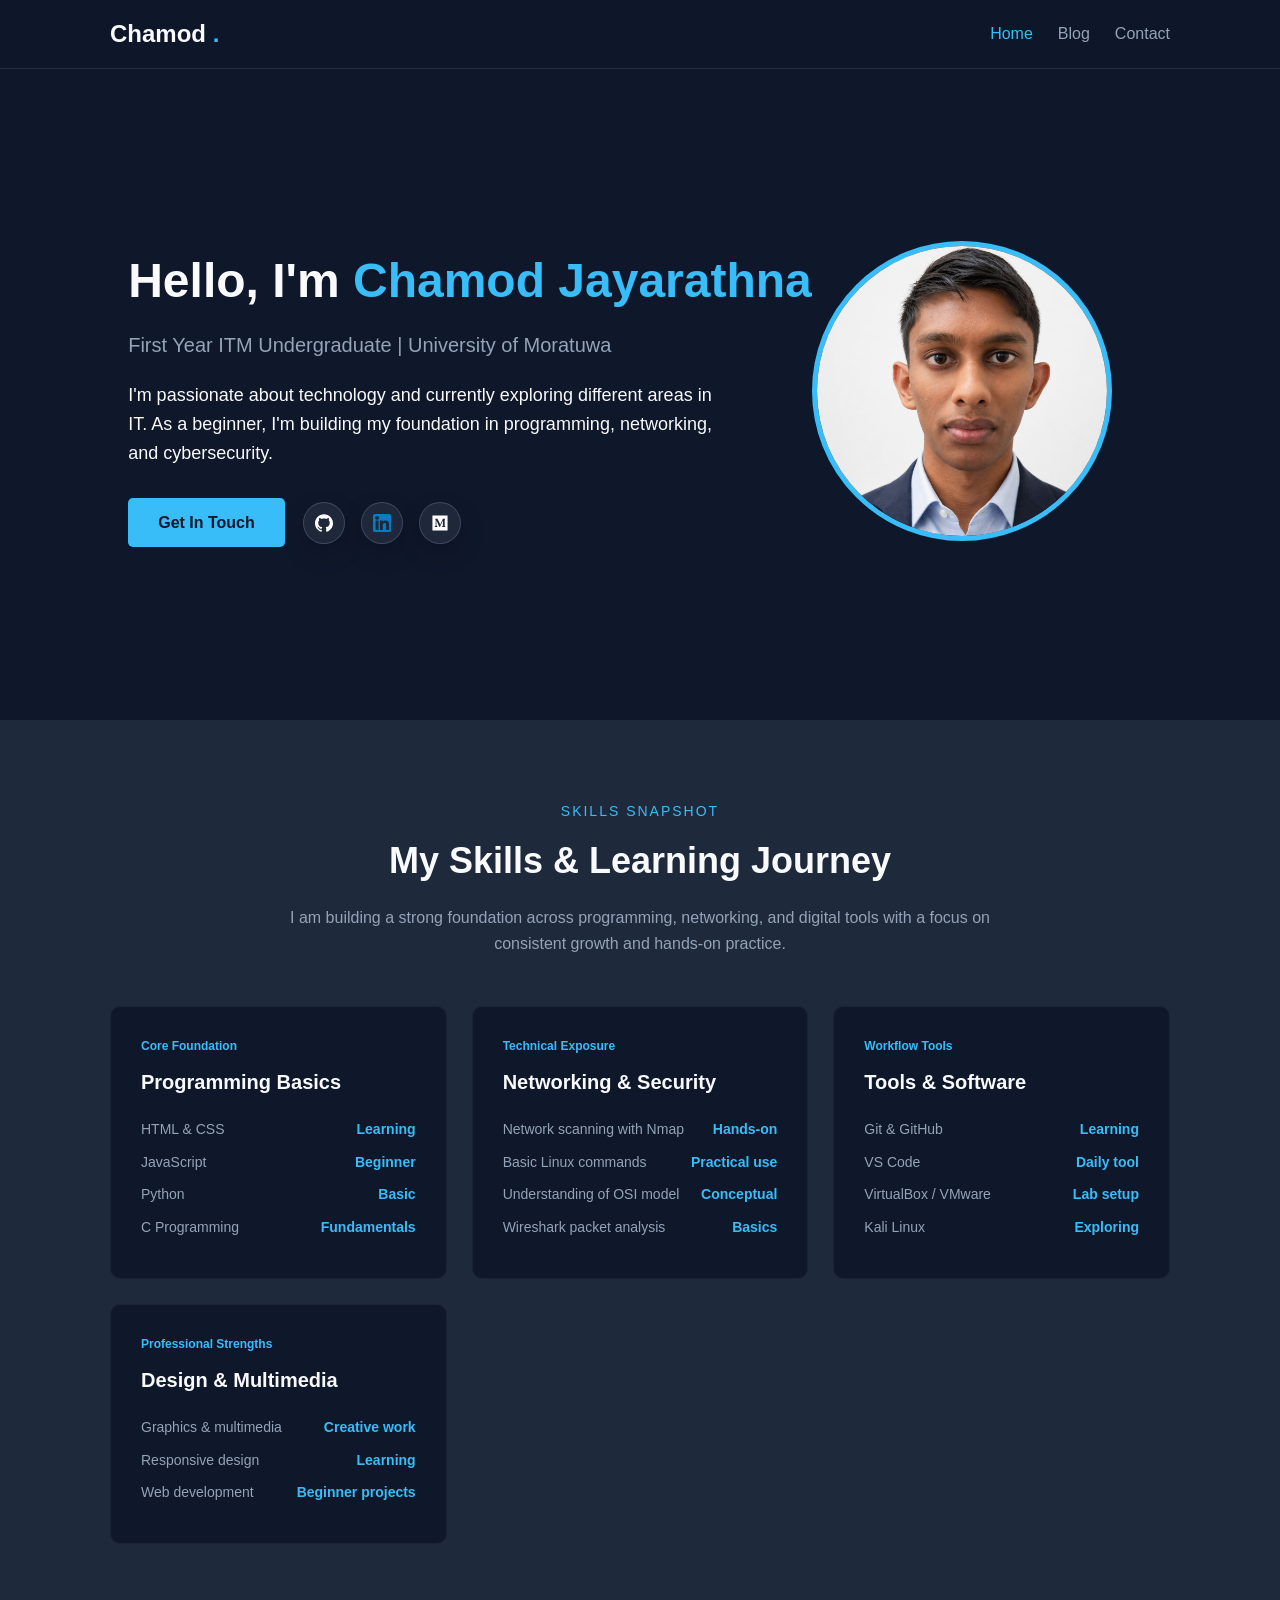
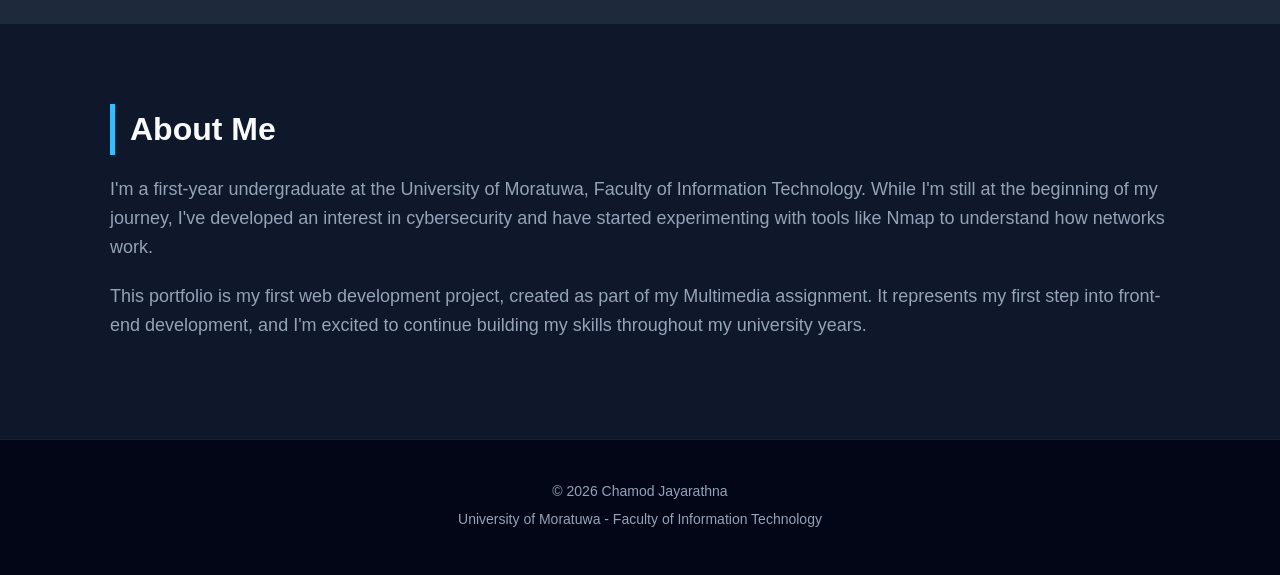
==== index.html @ 1a2352e3 "Initial portfolio upload" ====
<!DOCTYPE html>
<html lang="en">
<head>
    <meta charset="UTF-8">
    <meta name="viewport" content="width=device-width, initial-scale=1.0">
    <title>My Portfolio - Home</title>
    <link rel="stylesheet" href="css/style.css">
    <script src="js/script.js"></script>
</head>
<body>
    <nav class="navbar">
        <div class="container">
            <a href = "index.html" class="logo">Chamod <span class = "dot">.</span></a>
            <ul class="nav-links">
                <li><a href="index.html" class="active">Home</a></li>
                <li><a href="blog.html">Blog</a></li>
                <li><a href="contact.html">Contact</a></li>
            </ul>
            <div class="hamburger">
                <span></span>
                <span></span>
                <span></span>
            </div>
        </div>
    </nav>

    <section class="hero">
        <div class="container">
            <div class="hero-content">
                <div class="hero-text">
                    <h1>Hello, I'm <span class="highlight">Chamod Jayarathna</span></h1>
                    <p class="subtitle">First Year ITM Undergraduate | University of Moratuwa</p>
                    <p class="description">
                        I'm passionate about technology and currently exploring different areas in IT. 
                        As a beginner, I'm building my foundation in programming, networking, and cybersecurity.
                    </p>
                    <div class="hero-actions">
                        <a href="contact.html" class="btn">Get In Touch</a>
                        <div class="social-links">
                            <a href="https://github.com/chamodjayarathna" class="social-link github" target="_blank" rel="noopener noreferrer" aria-label="GitHub profile">
                                <img src="assets/github.svg" alt="Github">
                            </a>
                            <a href="https://www.linkedin.com/in/chamod-jayarathna/" class="social-link linkedin" target="_blank" rel="noopener noreferrer" aria-label="LinkedIn profile">
                                <img src="assets/linkedin.svg" alt="Linkedin">
                            </a>
                            <a href="https://medium.com/@chamodthisara99" class="social-link medium" target="_blank" rel="noopener noreferrer" aria-label="Medium profile">
                                <img src="assets/medium.svg" alt="Medium">
                            </a>
                        </div>
                    </div>
                </div>

                <div class="hero-image">
                    <img src="assets/hero image.png" alt="My Profile Photo">
                </div>
            </div>
        </div>
    </section>

    <section class="skills">
        <div class="container">
            <div class="section-heading">
                <p class="section-kicker">Skills Snapshot</p>
                <h2>My Skills & Learning Journey</h2>
                <p class="section-intro">
                    I am building a strong foundation across programming, networking, and digital tools with a focus on consistent growth and hands-on practice.
                </p>
            </div>
            <div class="skills-grid">
                <div class="skill-card">
                    <p class="skill-label">Core Foundation</p>
                    <h3>Programming Basics</h3>
                    <ul>
                        <li><span>HTML & CSS</span><strong>Learning</strong></li>
                        <li><span>JavaScript</span><strong>Beginner</strong></li>
                        <li><span>Python</span><strong>Basic</strong></li>
                        <li><span>C Programming</span><strong>Fundamentals</strong></li>
                    </ul>
                </div>

                <div class="skill-card">
                    <p class="skill-label">Technical Exposure</p>
                    <h3>Networking & Security</h3>
                    <ul>
                        <li><span>Network scanning with Nmap</span><strong>Hands-on</strong></li>
                        <li><span>Basic Linux commands</span><strong>Practical use</strong></li>
                        <li><span>Understanding of OSI model</span><strong>Conceptual</strong></li>
                        <li><span>Wireshark packet analysis</span><strong>Basics</strong></li>
                    </ul>
                </div>

                <div class="skill-card">
                    <p class="skill-label">Workflow Tools</p>
                    <h3>Tools & Software</h3>
                    <ul>
                        <li><span>Git & GitHub</span><strong>Learning</strong></li>
                        <li><span>VS Code</span><strong>Daily tool</strong></li>
                        <li><span>VirtualBox / VMware</span><strong>Lab setup</strong></li>
                        <li><span>Kali Linux</span><strong>Exploring</strong></li>
                    </ul>
                </div>

                <div class="skill-card">
                    <p class="skill-label">Professional Strengths</p>
                    <h3>Design & Multimedia</h3>
                    <ul>
                        <li><span>Graphics & multimedia</span><strong>Creative work</strong></li>
                        <li><span>Responsive design</span><strong>Learning</strong></li>
                        <li><span>Web development</span><strong>Beginner projects</strong></li>
                    </ul>
                </div>
            </div>
        </div>
    </section>

    <section class="about">
        <div class="container">
            <h2 class="section-title">About Me</h2>
            <p>
                I'm a first-year undergraduate at the University of Moratuwa, Faculty of Information Technology. 
                While I'm still at the beginning of my journey, I've developed an interest in cybersecurity and 
                have started experimenting with tools like Nmap to understand how networks work.
            </p>
            <p>
                This portfolio is my first web development project, created as part of my Multimedia assignment. 
                It represents my first step into front-end development, and I'm excited to continue building 
                my skills throughout my university years.
            </p>
        </div>
    </section>

    <footer>
        <div class="container">
            <p>&copy; 2026 Chamod Jayarathna</p>
            <p>University of Moratuwa - Faculty of Information Technology</p>
        </div>
    </footer>

    
</body>
</html>
---- css/style.css ----
/* 
   ==========================================================================
   CSS Stylesheet for Portfolio
   ========================================================================== 
*/

/* --- Global Variables (Colors & Fonts) --- */
:root {
    --primary-bg: #0f172a;      /* Deep Navy */
    --secondary-bg: #1e293b;    /* Slate Gray */
    --accent-color: #38bdf8;    /* Sky Blue */
    --text-main: #f8fafc;       /* Off White */
    --text-muted: #94a3b8;      /* Muted Gray */
    --card-bg: #1e293b;
    --transition-speed: 0.3s;
}

/* --- Basic Reset --- */
* {
    margin: 0;
    padding: 0;
    box-sizing: border-box;
}

body {
    font-family: 'Segoe UI', Tahoma, Geneva, Verdana, sans-serif;
    background-color: var(--primary-bg);
    color: var(--text-main);
    line-height: 1.6;
    overflow-x: hidden;
}

.container {
    max-width: 1100px;
    margin: 0 auto;
    padding: 0 20px;
}

/* --- Navigation Bar --- */
.navbar {
    background-color: rgba(15, 23, 42, 0.9);
    padding: 15px 0;
    position: fixed;
    width: 100%;
    top: 0;
    z-index: 1000;
    border-bottom: 1px solid rgba(255, 255, 255, 0.1);
}

.navbar .container {
    display: flex;
    justify-content: space-between;
    align-items: center;
}

.logo {
    font-size: 24px;
    font-weight: bold;
    color: var(--text-main);
    text-decoration: none;
}

.logo .dot {
    color: var(--accent-color);
}

.nav-links {
    display: flex;
    list-style: none;
    margin-left: auto;
}

.nav-links li {
    margin-left: 25px;
}

.nav-links a {
    color: var(--text-muted);
    text-decoration: none;
    font-size: 16px;
    transition: var(--transition-speed);
}

.nav-links a:hover, .nav-links a.active {
    color: var(--accent-color);
}

/* --- Hero Section --- */
.hero {
    padding: 150px 0 80px;
    min-height: 80vh;
    display: flex;
    align-items: center;
}

.hero-content {
    display: flex;
    align-items: center;
    justify-content: space-between;
    gap: 40px;
}

.hero-text {
    flex: 1;
}

.hero-image {
    transform: translateX(-40px);
}

.hero-text h1 {
    font-size: 48px;
    margin-bottom: 10px;
}

.highlight {
    color: var(--accent-color);
}

.subtitle {
    font-size: 20px;
    color: var(--text-muted);
    margin-bottom: 20px;
}

.description {
    font-size: 18px;
    margin-bottom: 30px;
    max-width: 600px;
}

.hero-actions {
    display: flex;
    align-items: center;
    gap: 18px;
    flex-wrap: wrap;
}

.btn {
    display: inline-block;
    background-color: var(--accent-color);
    color: var(--primary-bg);
    padding: 12px 30px;
    border-radius: 5px;
    text-decoration: none;
    font-weight: bold;
    transition: var(--transition-speed);
}

.btn:hover {
    background-color: #0ea5e9;
    transform: translateY(-3px);
}

.hero-image img {
    width: 300px;
    height: 300px;
    border-radius: 50%;
    border: 5px solid var(--accent-color);
    object-fit: cover;
}


/* ===== UNIVERSAL SOCIAL ICONS ===== */

.social-links {
    display: flex;
    gap: 16px;
    align-items: center;
}

.social-links a {
    width: 42px;
    height: 42px;
    display: flex;
    align-items: center;
    justify-content: center;
    background: rgba(148, 163, 184, 0.12);
    border: 1px solid rgba(148, 163, 184, 0.28);
    border-radius: 50%;
    text-decoration: none;
    box-shadow: 0 10px 24px rgba(2, 6, 23, 0.18);
    transition: transform 0.25s ease, background-color 0.25s ease, border-color 0.25s ease, box-shadow 0.25s ease;
}

.social-links img,
.social-links svg {
    width: 18px;
    height: 18px;
    display: block;
    object-fit: contain;
}

.social-links .social-link.github img,
.social-links .social-link.medium img {
    filter: brightness(0) invert(1);
}

.social-links .social-link.linkedin img {
    filter: saturate(1.05) brightness(1.05);
}

/* Hover effect (neutral) */
.social-links a:hover {
    transform: translateY(-4px);
    background-color: rgba(56, 189, 248, 0.18);
    border-color: rgba(56, 189, 248, 0.45);
    box-shadow: 0 14px 30px rgba(14, 165, 233, 0.2);
}


/* --- Skills Section --- */
.skills {
    padding: 80px 0;
    background-color: var(--secondary-bg);
}

.section-heading {
    text-align: center;
    margin-bottom: 50px;
}

.section-kicker {
    color: var(--accent-color);
    text-transform: uppercase;
    letter-spacing: 2px;
    font-size: 14px;
    margin-bottom: 10px;
}

.section-heading h2 {
    font-size: 36px;
    margin-bottom: 15px;
}

.section-intro {
    max-width: 700px;
    margin: 0 auto;
    color: var(--text-muted);
}

.skills-grid {
    display: grid;
    grid-template-columns: repeat(auto-fit, minmax(250px, 1fr));
    gap: 25px;
}

.skill-card {
    background-color: var(--primary-bg);
    padding: 30px;
    border-radius: 10px;
    transition: var(--transition-speed);
    border: 1px solid rgba(255, 255, 255, 0.05);
}

.skill-card:hover {
    transform: translateY(-10px);
    border-color: var(--accent-color);
}

.skill-label {
    color: var(--accent-color);
    font-size: 12px;
    font-weight: bold;
    margin-bottom: 10px;
}

.skill-card h3 {
    margin-bottom: 20px;
    font-size: 20px;
}

.skill-card ul {
    list-style: none;
}

.skill-card li {
    display: flex;
    justify-content: space-between;
    margin-bottom: 10px;
    font-size: 14px;
}

.skill-card li span {
    color: var(--text-muted);
}

.skill-card li strong {
    color: var(--accent-color);
}


/* --- About Section --- */
.about {
    padding: 80px 0;
}

.section-title {
    font-size: 32px;
    margin-bottom: 20px;
    border-left: 5px solid var(--accent-color);
    padding-left: 15px;
}

.about p {
    margin-bottom: 20px;
    font-size: 18px;
    color: var(--text-muted);
    user-select: none;
}


/* --- Blog Section --- */
.blog-content {
    padding: 40px 0 80px;
    
}

.blog-post-card {
    max-width: 800px;
    margin: 0 auto 30px;
    cursor: default;
    user-select: none;
}

.blog-post-card:last-child {
    margin-bottom: 0;
    
}

.blog-post-date {
    color: var(--accent-color);
    font-size: 14px;
    margin-bottom: 12px;
}

.blog-post-summary {
    color: var(--text-muted);
    margin-bottom: 20px;
}

.blog-post-actions {
    display: flex;
    justify-content: flex-end;
}


/* --- Footer --- */
footer {
    padding: 40px 0;
    text-align: center;
    background-color: #020617;
    border-top: 1px solid rgba(255, 255, 255, 0.1);
}

footer p {
    color: var(--text-muted);
    font-size: 14px;
    margin-bottom: 5px;
}

/* --- Responsive Design --- */
@media (max-width: 768px) {
    .hero-content {
        flex-direction: column-reverse;
        text-align: center;
    }

    .hero-text h1 {
        font-size: 36px;
    }

    .hero-actions {
        justify-content: center;
    }

    .nav-links {
        display: none; /* Hamburger menu logic would go here */
    }

    .hero-image {
        transform: none;
    }

    .blog-post-actions {
        justify-content: center;
    }

    .hero-image img {
        width: 200px;
        height: 200px;
    }
}
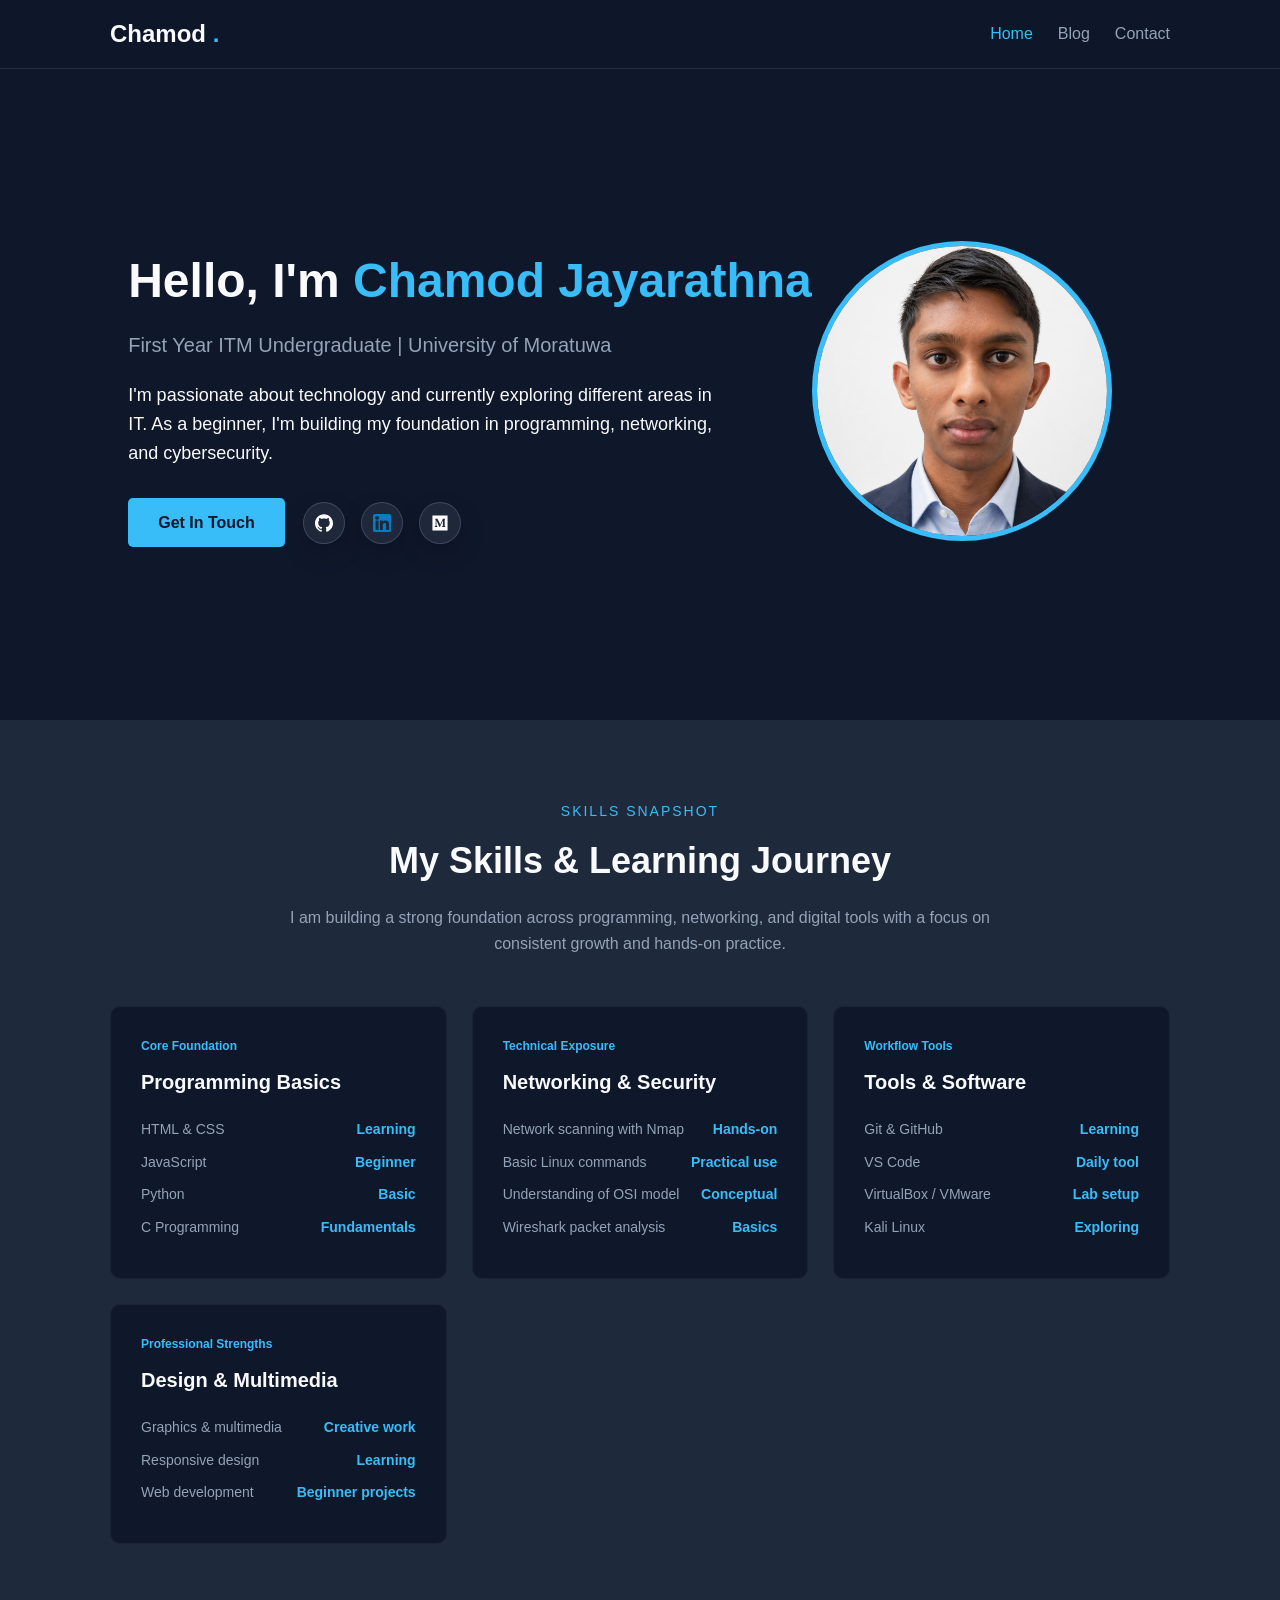
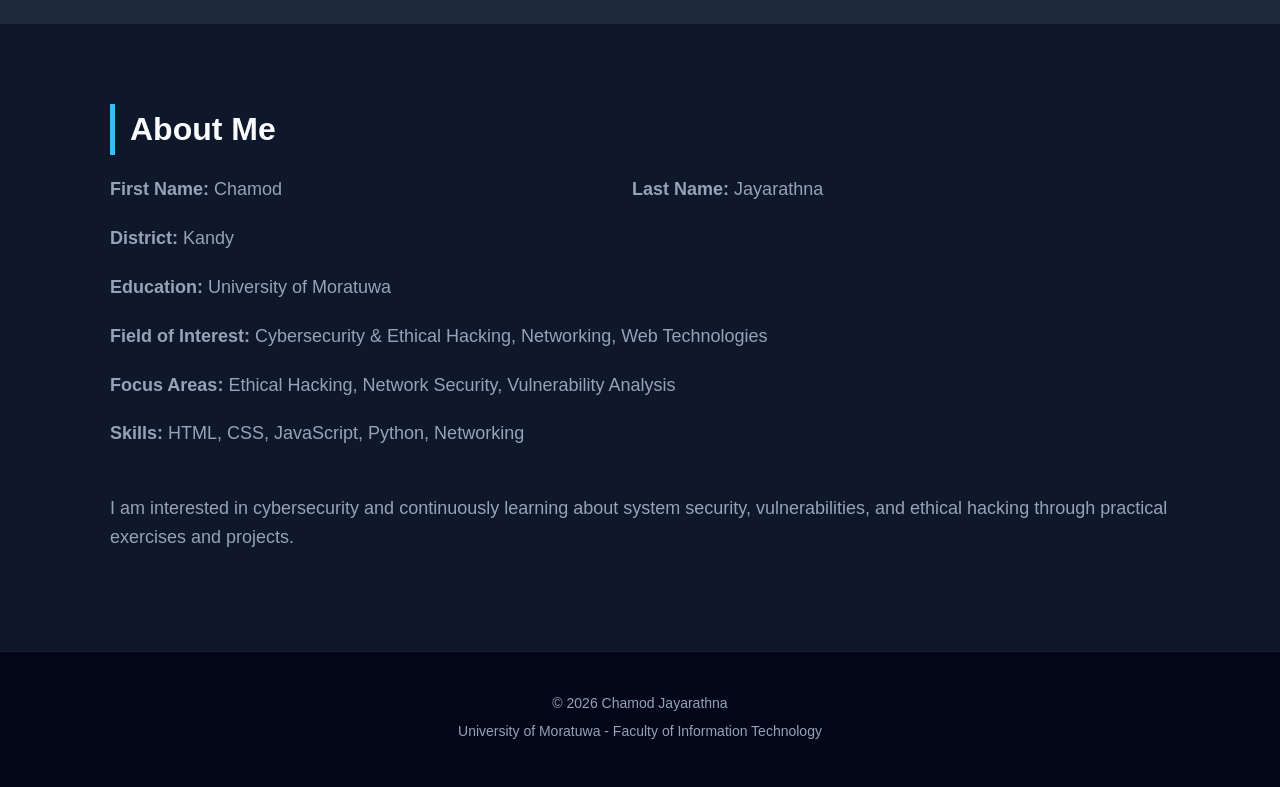
==== commit 39aa793a: "Improve About Me section" ====
--- a/index.html
+++ b/index.html
@@ -116,15 +116,20 @@
     <section class="about">
         <div class="container">
             <h2 class="section-title">About Me</h2>
+
+           <p class="name-line">
+             <span><strong>First Name:</strong> Chamod</span>
+             <span><strong>Last Name:</strong> Jayarathna</span>
+          </p>
+            <p><strong>District:</strong> Kandy</p>
+            <p><strong>Education:</strong> University of Moratuwa</p>
+            <p><strong>Field of Interest:</strong> Cybersecurity & Ethical Hacking, Networking, Web Technologies</p>
+            <p><strong>Focus Areas:</strong> Ethical Hacking, Network Security, Vulnerability Analysis</p>
+            <p><strong>Skills:</strong> HTML, CSS, JavaScript, Python, Networking</p>
+            
+            <br>
             <p>
-                I'm a first-year undergraduate at the University of Moratuwa, Faculty of Information Technology. 
-                While I'm still at the beginning of my journey, I've developed an interest in cybersecurity and 
-                have started experimenting with tools like Nmap to understand how networks work.
-            </p>
-            <p>
-                This portfolio is my first web development project, created as part of my Multimedia assignment. 
-                It represents my first step into front-end development, and I'm excited to continue building 
-                my skills throughout my university years.
+              I am interested in cybersecurity and continuously learning about system security, vulnerabilities, and ethical hacking through practical exercises and projects.
             </p>
         </div>
     </section>
--- a/css/style.css
+++ b/css/style.css
@@ -309,6 +309,11 @@
     user-select: none;
 }
 
+.name-line {
+    display: flex;
+    gap: 350px;
+   
+}
 
 /* --- Blog Section --- */
 .blog-content {
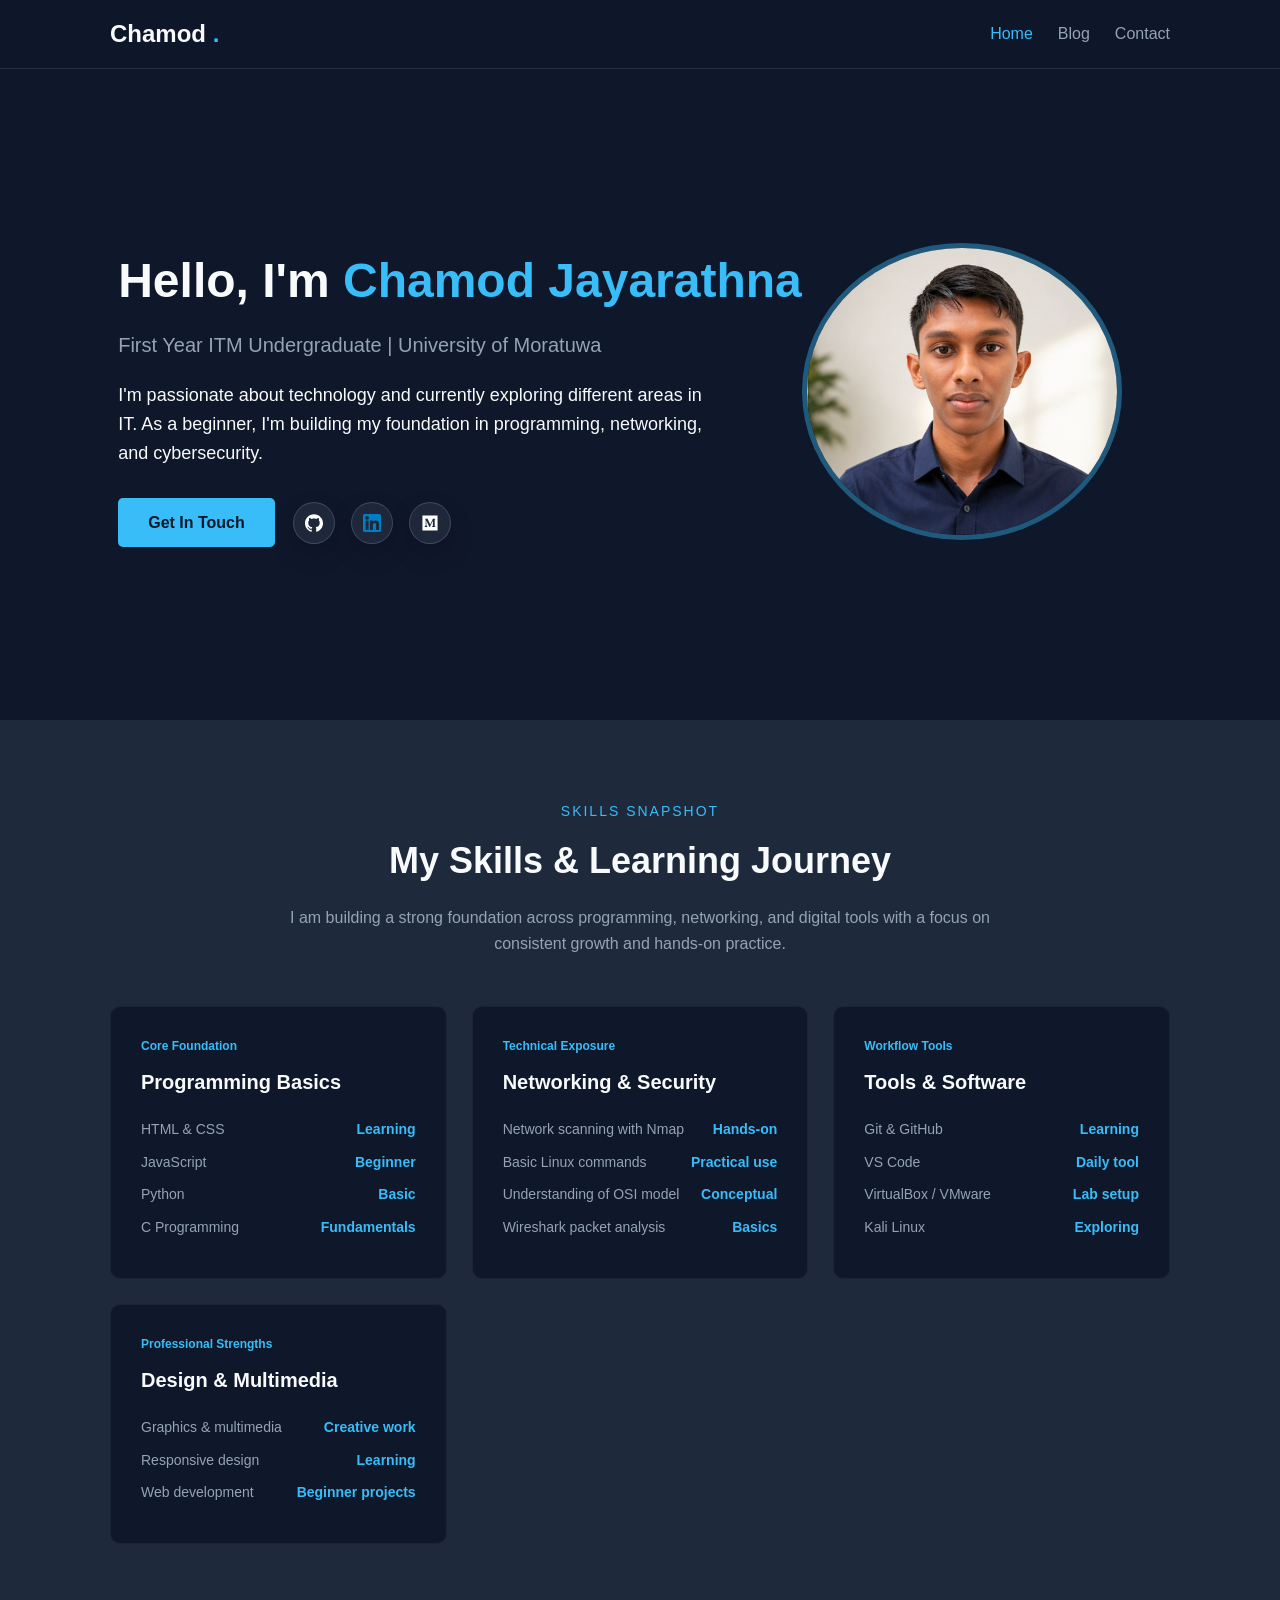
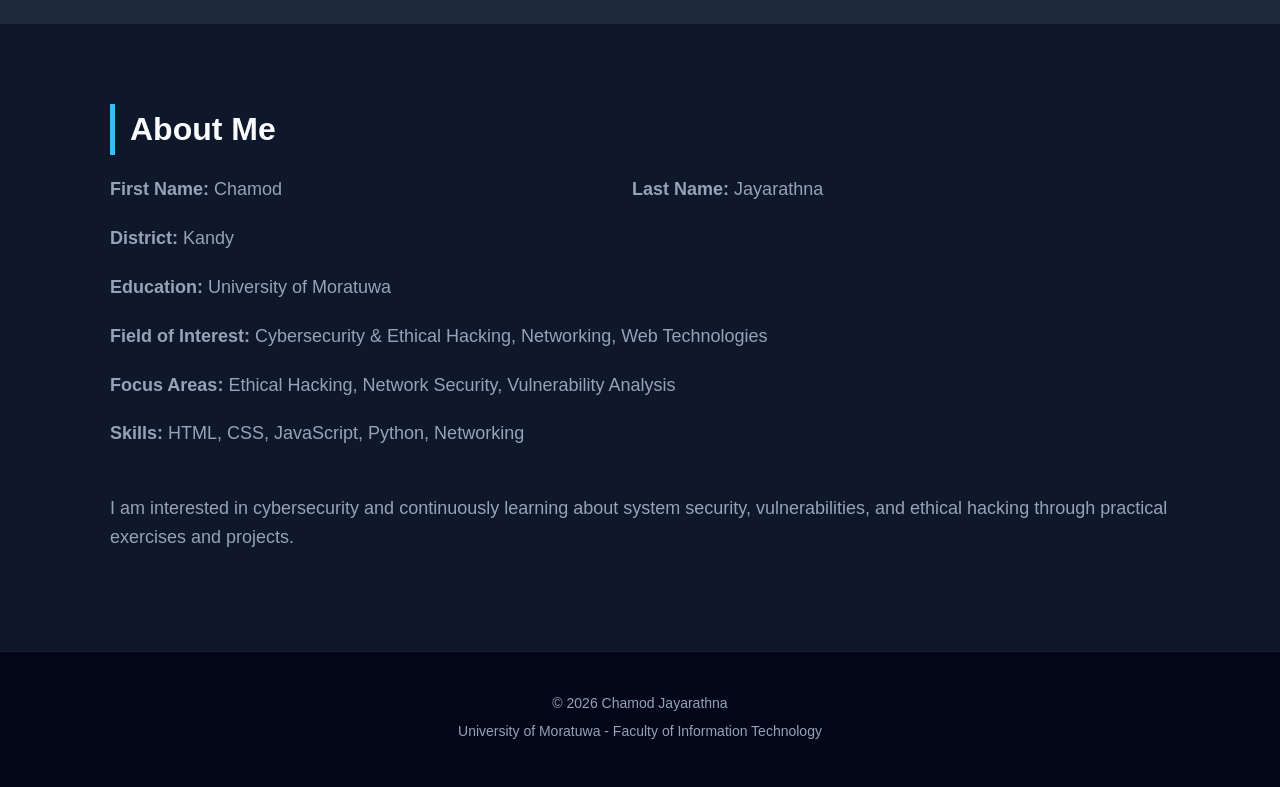
==== commit 00300950: "updated hero image" ====
--- a/index.html
+++ b/index.html
@@ -51,7 +51,7 @@
                 </div>
 
                 <div class="hero-image">
-                    <img src="assets/hero image.png" alt="My Profile Photo">
+                    <img src="assets/hero-image.jpg" alt="My Profile Photo">
                 </div>
             </div>
         </div>
--- a/css/style.css
+++ b/css/style.css
@@ -153,11 +153,11 @@
 }
 
 .hero-image img {
-    width: 300px;
-    height: 300px;
+    width: 100%;
+    max-width: 320px;
     border-radius: 50%;
-    border: 5px solid var(--accent-color);
-    object-fit: cover;
+    border: 5px solid rgba(56, 189, 248, 0.4);
+    background-color: #0f172a;
 }
 
 
